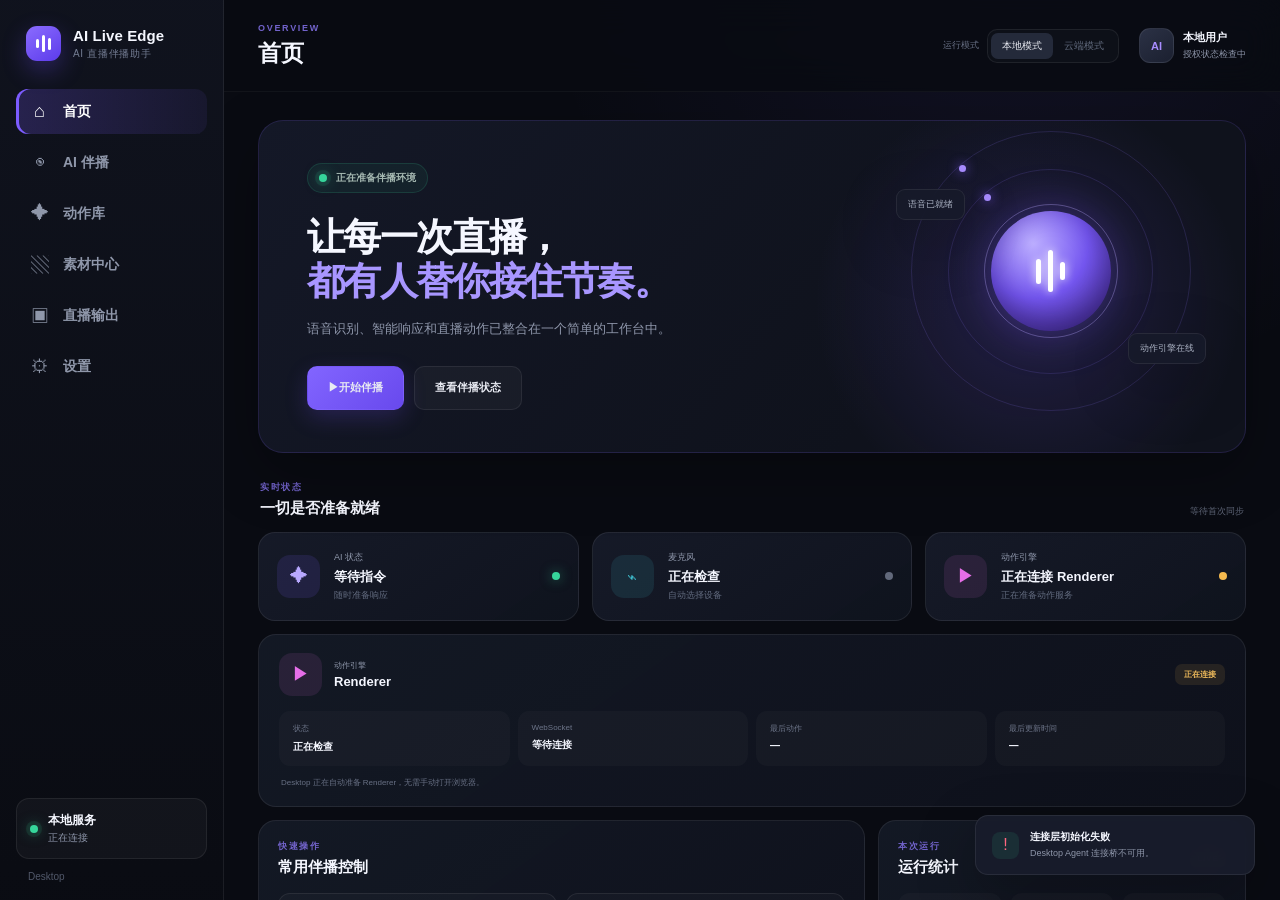
==== desktop/src/AiLiveEdge.Desktop/app/index.html @ 9bd808ab "fix: remove Tencent Cloud secret" ====
<!doctype html>
<html lang="zh-CN">
<head>
  <meta charset="utf-8">
  <meta name="viewport" content="width=device-width, initial-scale=1">
  <meta name="color-scheme" content="dark">
  <title>AI Live Edge</title>
  <link rel="stylesheet" href="app.css">
</head>
<body>
  <div class="app-shell">
    <aside class="sidebar">
      <div class="brand">
        <div class="brand-mark"><span></span><span></span><span></span></div>
        <div><strong>AI Live Edge</strong><small>AI 直播伴播助手</small></div>
      </div>

      <nav class="nav" aria-label="主导航">
        <button class="nav-item active" data-page="home"><i>⌂</i><span>首页</span></button>
        <button class="nav-item" data-page="assistant"><i>◉</i><span>AI 伴播</span><b id="liveNavDot"></b></button>
        <button class="nav-item" data-page="actions"><i>✦</i><span>动作库</span></button>
        <button class="nav-item" data-page="assets"><i>▧</i><span>素材中心</span></button>
        <button class="nav-item" data-page="live-output"><i>▣</i><span>直播输出</span></button>
        <button class="nav-item" data-page="settings"><i>⚙</i><span>设置</span></button>
      </nav>

      <div class="sidebar-footer">
        <div class="service-health"><span class="pulse-dot"></span><div><strong>本地服务</strong><small id="sidebarStatus">正在连接</small></div></div>
        <span class="version" id="appVersion">Desktop</span>
      </div>
    </aside>

    <main class="workspace">
      <header class="app-header">
        <div>
          <p class="eyebrow" id="pageEyebrow">OVERVIEW</p>
          <h1 id="pageTitle">首页</h1>
        </div>
        <div class="header-actions">
          <span class="mode-label">运行模式</span>
          <div class="mode-switch" aria-label="运行模式">
            <button id="headerLocalMode" class="active" data-switch-mode="LOCAL">本地模式</button>
            <button id="headerCloudMode" data-switch-mode="CLOUD">云端模式</button>
          </div>
          <div class="identity">
            <div class="avatar">AI</div>
            <div><strong>本地用户</strong><small id="authStatus">授权状态检查中</small></div>
          </div>
        </div>
      </header>

      <div class="offline-banner" id="offlineBanner">
        <span>!</span><div><strong>正在连接本地服务</strong><small>AI Live Edge 会自动重试，请稍候。</small></div>
      </div>

      <section class="page active" id="page-home">
        <div class="hero">
          <div class="hero-copy">
            <span class="status-pill"><i class="pulse-dot"></i><span id="heroStatus">正在准备伴播环境</span></span>
            <h2>让每一次直播，<br><em>都有人替你接住节奏。</em></h2>
            <p>语音识别、智能响应和直播动作已整合在一个简单的工作台中。</p>
            <div class="hero-actions">
              <button class="button primary large" id="heroStart"><span>▶</span>开始伴播</button>
              <button class="button ghost large" data-page-link="assistant">查看伴播状态</button>
            </div>
          </div>
          <div class="orb-stage" aria-hidden="true">
            <div class="orb-ring ring-one"></div><div class="orb-ring ring-two"></div>
            <div class="ai-orb"><span></span><span></span><span></span></div>
            <div class="floating-chip chip-one">语音已就绪</div>
            <div class="floating-chip chip-two">动作引擎在线</div>
          </div>
        </div>

        <div class="section-heading"><div><p>实时状态</p><h3>一切是否准备就绪</h3></div><span id="lastUpdated">等待首次同步</span></div>
        <div class="status-grid">
          <article class="status-card">
            <div class="icon-box violet">✦</div><div><small>AI 状态</small><strong id="aiStatus">等待指令</strong><p id="aiSubstatus">随时准备响应</p></div><span class="card-state good"></span>
          </article>
          <article class="status-card">
            <div class="icon-box cyan">⌁</div><div><small>麦克风</small><strong id="micStatus">正在检查</strong><p id="micDevice">自动选择设备</p></div><span class="card-state" id="micState"></span>
          </article>
          <article class="status-card">
            <div class="icon-box pink">▶</div><div><small>动作引擎</small><strong id="engineStatus">正在连接 Renderer</strong><p id="engineDetail">正在准备动作服务</p></div><span class="card-state busy" id="engineState"></span>
          </article>
        </div>

        <article class="panel renderer-status-panel">
          <div class="renderer-heading">
            <div class="renderer-title"><div class="icon-box pink">▶</div><div><p>动作引擎</p><h3>Renderer</h3></div></div>
            <span class="renderer-badge connecting" id="rendererBadge">正在连接</span>
          </div>
          <div class="renderer-metrics">
            <div><small>状态</small><strong id="rendererConnection">正在检查</strong></div>
            <div><small>WebSocket</small><strong id="rendererWebSocket">等待连接</strong></div>
            <div><small>最后动作</small><strong id="rendererLastAction">—</strong></div>
            <div><small>最后更新时间</small><strong id="rendererUpdated">—</strong></div>
          </div>
          <p class="renderer-warning" id="rendererWarning">Desktop 正在自动准备 Renderer，无需手动打开浏览器。</p>
        </article>

        <div class="home-lower">
          <article class="panel quick-panel">
            <div class="panel-title"><div><p>快速操作</p><h3>常用伴播控制</h3></div></div>
            <div class="quick-grid">
              <button class="quick-action start" id="startBroadcast"><i>▶</i><span><strong>开始伴播</strong><small>连接语音与麦克风</small></span></button>
              <button class="quick-action stop" id="stopBroadcast"><i>■</i><span><strong>停止伴播</strong><small>安全结束本次会话</small></span></button>
              <button class="quick-action" id="testFirstAction"><i>✦</i><span><strong>测试动作</strong><small>运行一个动作检查</small></span></button>
              <button class="quick-action" data-page-link="assets"><i>▧</i><span><strong>打开素材库</strong><small>管理直播素材</small></span></button>
            </div>
          </article>
          <article class="panel stats-panel">
            <div class="panel-title"><div><p>本次运行</p><h3>运行统计</h3></div><span class="live-label">LIVE</span></div>
            <div class="stats-list">
              <div><span class="stat-icon">◷</span><span><small>今日运行时间</small><strong id="uptime">00:00:00</strong></span></div>
              <div><span class="stat-icon">◉</span><span><small>识别次数</small><strong id="recognitionCount">0</strong></span></div>
              <div><span class="stat-icon">✦</span><span><small>执行动作次数</small><strong id="actionCount">0</strong></span></div>
            </div>
          </article>
        </div>
      </section>

      <section class="page" id="page-assistant">
        <div class="assistant-layout">
          <article class="voice-visual panel">
            <div class="visual-top"><span class="status-pill"><i class="pulse-dot"></i><span id="asrStatusPill">等待启动</span></span><span id="asrProvider">语音服务</span></div>
            <div class="wave-orb" id="waveOrb"><i></i><i></i><i></i><i></i><i></i></div>
            <h2 id="listeningTitle">AI 伴播待命中</h2>
            <p id="listeningHint">点击“开始伴播”，让 AI 开始聆听直播指令。</p>
            <div class="assistant-controls">
              <button class="button primary" id="assistantStart">开始伴播</button>
              <button class="button subtle" id="assistantStop">停止</button>
              <button class="button subtle" id="micTest">测试麦克风</button>
            </div>
            <p class="action-hint" id="assistantHint"></p>
          </article>
          <div class="assistant-side">
            <article class="panel detail-panel">
              <div class="panel-title"><div><p>设备状态</p><h3>语音识别</h3></div><span class="card-state" id="asrState"></span></div>
              <div class="friendly-list">
                <div><span>当前麦克风</span><strong id="assistantMic">自动选择</strong></div>
                <div><span>语音识别</span><strong id="assistantAsr">未连接</strong></div>
                <div><span>识别方式</span><strong id="assistantProvider">—</strong></div>
              </div>
            </article>
            <article class="panel transcript-panel">
              <div class="panel-title"><div><p>实时内容</p><h3>最近识别</h3></div></div>
              <blockquote id="lastTranscript">尚未收到语音内容</blockquote>
              <div class="last-response"><span>最近响应</span><strong id="lastResponse">等待指令</strong></div>
            </article>
          </div>
        </div>
      </section>

      <section class="page" id="page-actions">
        <div class="content-toolbar">
          <div><h2>让角色动起来</h2><p>浏览并测试已经配置好的直播动作。</p></div>
          <button class="button subtle" id="refreshActions">↻ 刷新动作</button>
        </div>
        <div class="filter-row"><button class="filter active">全部动作</button><button class="filter">已启用</button><span id="actionSummary">正在载入动作...</span></div>
        <div class="card-grid action-grid" id="actionGrid"></div>
      </section>

      <section class="page" id="page-assets">
        <div class="content-toolbar">
          <div><h2>你的直播素材</h2><p>集中管理图片、GIF、WebM 和场景素材。</p></div>
          <label class="button primary upload-button">＋ 添加素材<input id="assetUpload" type="file" accept="image/*,.gif,.webm,video/webm"></label>
        </div>
        <div class="filter-row" id="assetFilters">
          <button class="filter active" data-filter="ALL">全部</button><button class="filter" data-filter="IMAGE">图片</button>
          <button class="filter" data-filter="GIF">GIF</button><button class="filter" data-filter="WEBM">WebM</button><button class="filter" data-filter="SCENE">场景</button>
          <span id="assetSummary">正在载入素材...</span>
        </div>
        <div class="card-grid asset-grid" id="assetGrid"></div>
      </section>

      <section class="page" id="page-live-output">
        <div class="content-toolbar">
          <div><h2>直播输出窗口</h2><p>为直播伴侣提供干净的独立窗口画面，不包含主界面菜单和按钮。</p></div>
          <span class="live-output-state closed" id="liveOutputState">未打开</span>
        </div>

        <div class="live-output-layout">
          <article class="panel live-output-preview-card">
            <div class="live-output-preview" id="liveOutputPreview">
              <span>AI Live Renderer</span>
              <small id="liveOutputPreviewSize">1080 × 1920</small>
            </div>
            <div class="live-output-actions">
              <button class="button primary" id="openLiveOutput">打开直播输出窗口</button>
              <button class="button subtle" id="closeLiveOutput">关闭直播输出窗口</button>
              <button class="button subtle" id="testLiveOutput">测试直播画面</button>
            </div>
            <p class="live-output-hint" id="liveOutputHint">打开后，请在直播伴侣的“窗口”素材中选择 AI Live Renderer。</p>
          </article>

          <article class="panel live-output-settings">
            <div class="panel-title"><div><p>输出设置</p><h3>画布与绿幕</h3></div></div>
            <label class="live-field">
              <span>画布模式</span>
              <select id="liveCanvasMode">
                <option value="PORTRAIT">竖屏 · 1080 × 1920</option>
                <option value="LANDSCAPE">横屏 · 1920 × 1080</option>
                <option value="CUSTOM">自定义</option>
              </select>
            </label>
            <div class="live-field-pair">
              <label class="live-field"><span>设计宽度</span><input id="liveCanvasWidth" type="number" min="320" max="7680"></label>
              <label class="live-field"><span>设计高度</span><input id="liveCanvasHeight" type="number" min="320" max="7680"></label>
            </div>
            <div class="live-field-pair">
              <label class="live-field"><span>窗口宽度</span><input id="livePreviewWidth" type="number" min="240" max="1920"></label>
              <label class="live-field"><span>窗口高度</span><input id="livePreviewHeight" type="number" min="240" max="1080"></label>
            </div>
            <label class="live-field"><span>绿幕颜色</span><input id="liveChromaColor" type="text" value="#00FF00" maxlength="7"></label>
            <label class="live-auto-open"><input id="liveAutoOpen" type="checkbox"> Desktop 启动后自动打开输出窗口</label>
            <button class="button primary live-save" id="saveLiveOutput">保存输出设置</button>
          </article>
        </div>

        <article class="panel companion-guide">
          <div><p>直播伴侣接入</p><h3>如何添加到直播伴侣</h3></div>
          <ol>
            <li>先点击“打开直播输出窗口”。</li>
            <li>在直播伴侣中选择“添加素材 → 窗口”。</li>
            <li>选择 <strong>AI Live Renderer</strong>，不要选择 AI Live Edge。</li>
            <li>关闭“显示鼠标”，再开启绿幕抠图，颜色设为 <strong>#00FF00</strong>。</li>
            <li>将输出窗口铺满直播画布，并放在游戏或摄像头图层上方。</li>
          </ol>
          <p class="guide-note">相似度建议初始值 350～450，平滑度建议初始值 60～100；不同直播伴侣版本的范围可能不同。</p>
        </article>
      </section>

      <section class="page" id="page-settings">
        <div class="settings-layout">
          <div class="settings-menu">
            <button class="active" data-settings="general">常规设置<span>›</span></button>
            <button data-settings="connection">连接设置<span>›</span></button>
            <button data-settings="advanced">高级设置<span>›</span></button>
          </div>
          <div class="settings-content">
            <div class="settings-pane active" id="settings-general">
              <div class="content-toolbar compact"><div><h2>常规设置</h2><p>调整 AI Live Edge 的日常使用偏好。</p></div></div>
              <article class="settings-card">
                <div class="setting-row"><div class="setting-icon">↗</div><div><strong>启动设置</strong><small>启动应用后自动准备本地伴播环境</small></div><label class="switch"><input type="checkbox" checked><span></span></label></div>
                <div class="setting-row agent-runtime-row">
                  <div class="setting-icon">⌘</div>
                  <div><strong>Agent 运行模式</strong><small id="agentRuntimeHint">正在读取运行模式</small></div>
                  <div class="mode-choice agent-runtime-choice">
                    <button data-agent-runtime-mode="DEVELOPMENT">开发模式</button>
                    <button data-agent-runtime-mode="PRODUCTION">本地 Jar 模式</button>
                  </div>
                </div>
                <div class="setting-row"><div class="setting-icon">⌁</div><div><strong>麦克风选择</strong><small id="settingsMic">跟随系统默认设备</small></div><button class="select-button">自动选择⌄</button></div>
                <div class="setting-row"><div class="setting-icon">◐</div><div><strong>主题</strong><small>应用界面的显示外观</small></div><button class="select-button">深色⌄</button></div>
                <div class="setting-row"><div class="setting-icon">♢</div><div><strong>通知</strong><small>重要状态变化时显示应用提醒</small></div><label class="switch"><input type="checkbox" checked><span></span></label></div>
              </article>
              <article class="settings-card connection-card">
                <div><span class="card-state good"></span><div><strong>本地服务已连接</strong><small>所有数据均在本机处理并保存</small></div></div>
                <span id="settingsVersion">—</span>
              </article>
            </div>
            <div class="settings-pane" id="settings-connection">
              <div class="content-toolbar compact"><div><h2>连接设置</h2><p>选择本地 Agent 或 AI Live Cloud，不影响页面操作方式。</p></div></div>
              <article class="settings-card connection-settings">
                <div class="connection-mode-field">
                  <label>运行模式</label>
                  <div class="mode-choice">
                    <button class="active" data-form-mode="LOCAL">LOCAL</button>
                    <button data-form-mode="CLOUD">CLOUD</button>
                  </div>
                </div>
                <label class="input-row"><span>本地地址<small>个人主播、离线使用、低延迟</small></span><input id="localAddressInput" placeholder="由连接层提供"></label>
                <label class="input-row"><span>云端地址<small>必须使用 HTTPS</small></span><input id="cloudAddressInput" placeholder="由连接层提供"></label>
                <label class="input-row cloud-field"><span>设备 ID<small>用于识别当前直播设备</small></span><input id="deviceIdInput" placeholder="device_xxxx"></label>
                <label class="input-row cloud-field"><span>Tenant ID<small>企业租户标识</small></span><input id="tenantIdInput" placeholder="tenant_xxxx"></label>
                <label class="input-row cloud-field"><span>Token<small id="tokenHint">用于云端身份认证</small></span><input id="tokenInput" type="password" placeholder="输入访问 Token"></label>
              </article>
              <div class="settings-save-row"><span id="connectionSaveHint"></span><button class="button primary" id="saveConnection">保存并连接</button></div>
            </div>
            <div class="settings-pane" id="settings-advanced">
              <div class="content-toolbar compact"><div><h2>高级设置</h2><p>面向开发和故障排查的高级工具。</p></div></div>
              <article class="developer-card" id="developerGate">
                <div class="developer-icon">&lt;/&gt;</div>
                <h3>开发者模式</h3>
                <p>查看底层运行数据、适配器状态和诊断信息。普通使用无需开启。</p>
                <button class="button danger-outline" id="enableDeveloper">进入开发者模式</button>
              </article>
              <div class="developer-console" id="developerConsole">
                <div class="console-toolbar"><div><span class="warning-dot">!</span><div><strong>开发者 Console</strong><small>此区域包含底层工程参数</small></div></div><button class="button subtle small" id="exitDeveloper">退出开发者模式</button></div>
                <iframe id="developerFrame" title="AI Live Edge Developer Console"></iframe>
              </div>
            </div>
          </div>
        </div>
      </section>
    </main>
  </div>

  <div class="toast" id="toast"><span id="toastIcon">✓</span><div><strong id="toastTitle">操作成功</strong><small id="toastMessage"></small></div></div>

  <dialog id="bindDialog">
    <form method="dialog">
      <div class="dialog-head"><div><p>素材关联</p><h3>绑定动作</h3></div><button value="cancel">×</button></div>
      <p class="dialog-copy">为 <strong id="bindAssetName"></strong> 选择一个桌面快捷动作。</p>
      <div class="bind-options" id="bindOptions"></div>
      <div class="dialog-actions"><button class="button subtle" value="cancel">取消</button><button class="button primary" value="confirm" id="confirmBinding">保存绑定</button></div>
    </form>
  </dialog>

  <dialog id="previewDialog" class="preview-dialog">
    <form method="dialog">
      <div class="dialog-head"><div><p>素材预览</p><h3 id="previewTitle">预览</h3></div><button value="cancel">×</button></div>
      <div class="preview-stage" id="previewStage"></div>
    </form>
  </dialog>

  <dialog id="modeSetupDialog" class="mode-setup-dialog">
    <form method="dialog">
      <div class="setup-brand"><div class="brand-mark"><span></span><span></span><span></span></div><strong>AI Live Edge</strong></div>
      <h2>请选择运行方式</h2>
      <p>你可以稍后在“设置 → 连接设置”中随时切换。</p>
      <div class="setup-options">
        <label class="setup-option active">
          <input type="radio" name="setupMode" value="LOCAL" checked>
          <i>⌂</i><span><strong>本地模式</strong><small>使用本机 AI Agent<br>适合个人主播</small></span><b>低延迟</b>
        </label>
        <label class="setup-option">
          <input type="radio" name="setupMode" value="CLOUD">
          <i>☁</i><span><strong>云端模式</strong><small>连接 AI Live Cloud<br>适合团队和企业</small></span><b>企业版</b>
        </label>
      </div>
      <label class="remember-choice"><input id="rememberMode" type="checkbox" checked> 记住我的选择</label>
      <button class="button primary setup-submit" id="confirmMode" value="none">继续</button>
    </form>
  </dialog>

  <script src="app.js"></script>
</body>
</html>
---- desktop/src/AiLiveEdge.Desktop/app/app.css ----
:root {
  color-scheme: dark;
  --bg: #090b12;
  --sidebar: #0d1019;
  --surface: #111521;
  --surface-2: #171c2a;
  --surface-3: #1d2333;
  --line: rgba(255,255,255,.075);
  --text: #f5f7ff;
  --muted: #8e96aa;
  --purple: #7c5cff;
  --purple-2: #a88cff;
  --cyan: #45d7e8;
  --green: #36d69b;
  --red: #ff667f;
  --pink: #e66ee8;
  --shadow: 0 20px 60px rgba(0,0,0,.28);
  font-family: "Segoe UI Variable", "Microsoft YaHei UI", "Segoe UI", sans-serif;
}

* { box-sizing: border-box; }
html, body { width: 100%; min-width: 940px; min-height: 100%; margin: 0; background: var(--bg); color: var(--text); }
body { overflow: hidden; }
button, input { font: inherit; }
button { color: inherit; }
.app-shell { display: flex; width: 100vw; height: 100vh; background: radial-gradient(circle at 80% -10%, rgba(124,92,255,.09), transparent 35%), var(--bg); }

.sidebar {
  width: 224px; flex: 0 0 224px; display: flex; flex-direction: column;
  padding: 26px 16px 18px; background: linear-gradient(180deg, rgba(16,19,30,.98), rgba(10,12,19,.98));
  border-right: 1px solid var(--line);
}
.brand { display: flex; align-items: center; gap: 12px; padding: 0 10px 28px; }
.brand strong { display: block; font-size: 15px; letter-spacing: .1px; }
.brand small { display: block; margin-top: 3px; color: #737c92; font-size: 10px; letter-spacing: .7px; }
.brand-mark {
  width: 35px; height: 35px; display: flex; align-items: center; justify-content: center; gap: 3px;
  border-radius: 11px; background: linear-gradient(145deg, #8b6cff, #5c3bea); box-shadow: 0 9px 25px rgba(114,78,255,.3);
}
.brand-mark span { width: 3px; border-radius: 2px; background: white; animation: brand-wave 1.4s ease-in-out infinite; }
.brand-mark span:nth-child(1) { height: 9px; }.brand-mark span:nth-child(2) { height: 17px; animation-delay: -.3s; }.brand-mark span:nth-child(3) { height: 12px; animation-delay: -.6s; }
@keyframes brand-wave { 50% { transform: scaleY(.55); opacity: .68; } }

.nav { display: flex; flex-direction: column; gap: 6px; }
.nav-item {
  position: relative; height: 45px; padding: 0 13px; display: flex; align-items: center; gap: 13px;
  border: 0; border-radius: 12px; background: transparent; color: #8f97aa; cursor: pointer; text-align: left;
  transition: .18s ease;
}
.nav-item:hover { background: rgba(255,255,255,.045); color: #dce0eb; transform: translateX(2px); }
.nav-item.active { color: white; background: linear-gradient(90deg, rgba(124,92,255,.22), rgba(124,92,255,.08)); box-shadow: inset 3px 0 var(--purple); }
.nav-item i { width: 21px; color: inherit; font-style: normal; text-align: center; font-size: 18px; }
.nav-item span { font-size: 14px; font-weight: 600; }
.nav-item b { display: none; width: 7px; height: 7px; margin-left: auto; border-radius: 50%; background: var(--green); box-shadow: 0 0 12px var(--green); }
.nav-item b.active { display: block; }
.sidebar-footer { margin-top: auto; }
.service-health { display: flex; align-items: center; gap: 10px; padding: 13px; background: rgba(255,255,255,.035); border: 1px solid var(--line); border-radius: 13px; }
.service-health strong, .service-health small { display: block; }
.service-health strong { font-size: 12px; }.service-health small { margin-top: 2px; color: var(--muted); font-size: 10px; }
.version { display: block; padding: 12px 12px 0; color: #51586a; font-size: 10px; }
.pulse-dot { display: inline-block; width: 8px; height: 8px; border-radius: 50%; background: var(--green); box-shadow: 0 0 0 4px rgba(54,214,155,.11), 0 0 14px rgba(54,214,155,.5); animation: pulse 2s infinite; }
@keyframes pulse { 50% { box-shadow: 0 0 0 7px rgba(54,214,155,0), 0 0 18px rgba(54,214,155,.6); } }

.workspace { min-width: 0; flex: 1; height: 100%; overflow: auto; }
.app-header {
  height: 92px; padding: 0 34px; position: sticky; top: 0; z-index: 30; display: flex; align-items: center; justify-content: space-between;
  background: rgba(9,11,18,.86); border-bottom: 1px solid rgba(255,255,255,.04); backdrop-filter: blur(18px);
}
.eyebrow, .panel-title p, .section-heading p, .dialog-head p { margin: 0 0 5px; color: #7263cb; font-size: 9px; font-weight: 800; letter-spacing: 1.7px; }
.app-header h1 { margin: 0; font-size: 23px; letter-spacing: -.5px; }
.header-actions { display: flex; align-items: center; gap: 20px; }
.mode-label { margin-right: -12px; color: #687084; font-size: 9px; }
.mode-switch { display: flex; padding: 3px; border: 1px solid var(--line); border-radius: 10px; background: #0d1018; }
.mode-switch button { padding: 6px 11px; border: 0; border-radius: 7px; background: transparent; color: #60697c; font-size: 10px; }
.mode-switch button.active { background: #242a3a; color: #e9ebf2; }
.identity { display: flex; align-items: center; gap: 9px; }
.avatar { width: 35px; height: 35px; display: grid; place-items: center; border-radius: 11px; background: linear-gradient(145deg, #2b3145, #1b2030); color: var(--purple-2); font-size: 11px; font-weight: 800; border: 1px solid var(--line); }
.identity strong, .identity small { display: block; }.identity strong { font-size: 11px; }.identity small { margin-top: 3px; color: var(--muted); font-size: 9px; }

.page { display: none; max-width: 1360px; padding: 28px 34px 44px; margin: 0 auto; animation: page-in .25s ease; }
.page.active { display: block; }
@keyframes page-in { from { transform: translateY(5px); opacity: 0; } }
.offline-banner { display: none; align-items: center; gap: 12px; margin: 18px 34px 0; padding: 13px 17px; border: 1px solid rgba(255,180,70,.22); border-radius: 13px; background: rgba(255,165,49,.08); }
.offline-banner.visible { display: flex; }.offline-banner > span { width: 24px; height: 24px; display: grid; place-items: center; border-radius: 8px; background: #c98224; font-weight: 800; }
.offline-banner strong, .offline-banner small { display: block; }.offline-banner strong { font-size: 11px; }.offline-banner small { margin-top: 2px; color: #b8a488; font-size: 10px; }

.hero {
  position: relative; min-height: 300px; display: flex; overflow: hidden; padding: 42px 48px; border: 1px solid rgba(132,102,255,.16); border-radius: 25px;
  background: radial-gradient(circle at 78% 55%, rgba(120,84,255,.18), transparent 27%), linear-gradient(130deg, #141827, #0f121c 68%);
  box-shadow: var(--shadow);
}
.hero::before { content: ""; position: absolute; inset: 0; opacity: .18; background-image: linear-gradient(rgba(255,255,255,.025) 1px, transparent 1px), linear-gradient(90deg, rgba(255,255,255,.025) 1px, transparent 1px); background-size: 32px 32px; mask-image: linear-gradient(90deg, transparent, black); }
.hero-copy { position: relative; z-index: 2; width: 60%; }
.status-pill { display: inline-flex; align-items: center; gap: 9px; padding: 7px 11px; border: 1px solid rgba(54,214,155,.15); border-radius: 99px; background: rgba(54,214,155,.06); color: #a5b8b1; font-size: 10px; font-weight: 600; }
.hero h2 { margin: 22px 0 14px; font-size: clamp(31px, 3vw, 42px); line-height: 1.15; letter-spacing: -1.7px; }
.hero h2 em { color: #a896ff; font-style: normal; }
.hero-copy > p { max-width: 530px; margin: 0; color: var(--muted); font-size: 13px; line-height: 1.8; }
.hero-actions { display: flex; gap: 10px; margin-top: 25px; }
.button { min-height: 38px; padding: 0 16px; border: 1px solid transparent; border-radius: 10px; background: #242a39; color: #e8eaf2; font-size: 11px; font-weight: 700; cursor: pointer; transition: .18s; }
.button:hover { transform: translateY(-1px); filter: brightness(1.09); }
.button:disabled { opacity: .45; cursor: not-allowed; transform: none; }
.button.primary { background: linear-gradient(135deg, #8265ff, #6849ed); box-shadow: 0 8px 22px rgba(112,78,240,.22); }
.button.ghost, .button.subtle { border-color: var(--line); background: rgba(255,255,255,.035); }
.button.danger-outline { color: #ff8da0; border-color: rgba(255,102,127,.28); background: rgba(255,102,127,.06); }
.button.large { min-height: 44px; padding: 0 20px; }.button.small { min-height: 31px; padding: 0 11px; font-size: 10px; }
.orb-stage { position: absolute; width: 310px; height: 290px; right: 4%; top: 5px; display: grid; place-items: center; }
.ai-orb { position: relative; z-index: 2; width: 120px; height: 120px; display: flex; align-items: center; justify-content: center; gap: 7px; border-radius: 50%; background: radial-gradient(circle at 35% 27%, #bcaeff, #7557f1 47%, #35206e); box-shadow: 0 0 45px rgba(124,92,255,.35), inset 0 -10px 30px rgba(20,9,65,.38); animation: float 4s ease-in-out infinite; }
.ai-orb::after { content: ""; position: absolute; inset: -7px; border: 1px solid rgba(183,165,255,.35); border-radius: inherit; }
.ai-orb span { width: 5px; height: 25px; border-radius: 5px; background: white; box-shadow: 0 0 10px white; animation: equalize 1.2s infinite ease-in-out; }
.ai-orb span:nth-child(2) { height: 42px; animation-delay: -.4s; }.ai-orb span:nth-child(3) { height: 18px; animation-delay: -.8s; }
@keyframes equalize { 50% { transform: scaleY(.48); } } @keyframes float { 50% { transform: translateY(-8px); } }
.orb-ring { position: absolute; border: 1px solid rgba(142,116,255,.16); border-radius: 50%; animation: orbit 15s linear infinite; }
.ring-one { width: 205px; height: 205px; }.ring-two { width: 280px; height: 280px; animation-direction: reverse; animation-duration: 22s; }
.orb-ring::after { content: ""; position: absolute; width: 7px; height: 7px; top: 12%; left: 17%; border-radius: 50%; background: var(--purple-2); box-shadow: 0 0 12px var(--purple); }
@keyframes orbit { to { transform: rotate(360deg); } }
.floating-chip { position: absolute; z-index: 3; padding: 8px 11px; border: 1px solid var(--line); border-radius: 9px; background: rgba(23,27,42,.85); color: #aab1c2; font-size: 9px; box-shadow: var(--shadow); backdrop-filter: blur(10px); }
.chip-one { left: 0; top: 63px; }.chip-two { right: 0; bottom: 52px; }

.section-heading { display: flex; align-items: end; justify-content: space-between; margin: 28px 2px 14px; }
.section-heading h3, .panel-title h3 { margin: 0; font-size: 15px; }.section-heading > span { color: #5f6678; font-size: 9px; }
.status-grid { display: grid; grid-template-columns: repeat(3, 1fr); gap: 13px; }
.status-card { min-width: 0; display: flex; align-items: center; gap: 14px; padding: 18px; border: 1px solid var(--line); border-radius: 17px; background: linear-gradient(145deg, rgba(24,29,44,.85), rgba(16,20,31,.9)); }
.icon-box { width: 43px; height: 43px; flex: 0 0 auto; display: grid; place-items: center; border-radius: 13px; font-size: 18px; }
.icon-box.violet { color: #b8a8ff; background: rgba(124,92,255,.13); }.icon-box.cyan { color: var(--cyan); background: rgba(69,215,232,.1); }.icon-box.pink { color: var(--pink); background: rgba(230,110,232,.1); }
.status-card > div:nth-child(2) { min-width: 0; flex: 1; }.status-card small, .status-card strong, .status-card p { display: block; overflow: hidden; margin: 0; text-overflow: ellipsis; white-space: nowrap; }
.status-card small { margin-bottom: 4px; color: var(--muted); font-size: 9px; }.status-card strong { font-size: 13px; }.status-card p { margin-top: 3px; color: #626b7f; font-size: 9px; }
.card-state { width: 8px; height: 8px; flex: 0 0 auto; border-radius: 50%; background: #62697b; }.card-state.good { background: var(--green); box-shadow: 0 0 12px rgba(54,214,155,.5); }.card-state.bad { background: var(--red); }.card-state.busy { background: #f4b94e; animation: pulse 1.5s infinite; }
.renderer-status-panel { margin-top: 13px; padding: 18px 20px; }.renderer-heading { display: flex; align-items: center; justify-content: space-between; }.renderer-title { display: flex; align-items: center; gap: 12px; }.renderer-title p { margin: 0 0 3px; color: var(--muted); font-size: 8px; }.renderer-title h3 { margin: 0; font-size: 13px; }.renderer-badge { padding: 5px 9px; border-radius: 7px; font-size: 8px; font-weight: 800; }.renderer-badge.connected { color: #69ddb1; background: rgba(54,214,155,.1); }.renderer-badge.connecting { color: #f2bd5c; background: rgba(244,185,78,.1); }.renderer-badge.failed { color: #ff8297; background: rgba(255,102,127,.1); }.renderer-metrics { display: grid; grid-template-columns: repeat(4, 1fr); gap: 8px; margin-top: 15px; }.renderer-metrics > div { padding: 12px 14px; border-radius: 11px; background: rgba(255,255,255,.025); }.renderer-metrics small, .renderer-metrics strong { display: block; }.renderer-metrics small { margin-bottom: 6px; color: #6d7589; font-size: 8px; }.renderer-metrics strong { overflow: hidden; font-size: 10px; text-overflow: ellipsis; white-space: nowrap; }.renderer-warning { margin: 11px 2px 0; color: #687084; font-size: 8px; }.renderer-warning.error { color: #ff8297; }
.home-lower { display: grid; grid-template-columns: 1.65fr 1fr; gap: 13px; margin-top: 13px; }
.panel { border: 1px solid var(--line); border-radius: 18px; background: linear-gradient(145deg, rgba(21,26,39,.9), rgba(15,18,28,.93)); }
.quick-panel, .stats-panel, .detail-panel, .transcript-panel { padding: 19px; }
.panel-title { display: flex; align-items: center; justify-content: space-between; margin-bottom: 16px; }
.quick-grid { display: grid; grid-template-columns: 1fr 1fr; gap: 9px; }
.quick-action { display: flex; align-items: center; gap: 11px; min-height: 57px; padding: 10px 12px; border: 1px solid var(--line); border-radius: 12px; background: rgba(255,255,255,.025); cursor: pointer; text-align: left; transition: .18s; }
.quick-action:hover { border-color: rgba(139,108,255,.3); background: rgba(124,92,255,.07); transform: translateY(-1px); }
.quick-action i { width: 32px; height: 32px; display: grid; place-items: center; border-radius: 10px; background: rgba(124,92,255,.1); color: #a795ff; font-style: normal; font-size: 12px; }
.quick-action.start i { color: var(--green); background: rgba(54,214,155,.1); }.quick-action.stop i { color: var(--red); background: rgba(255,102,127,.09); }
.quick-action strong, .quick-action small { display: block; }.quick-action strong { font-size: 10px; }.quick-action small { margin-top: 3px; color: #697185; font-size: 8px; }
.live-label { padding: 4px 7px; border-radius: 6px; background: rgba(255,102,127,.1); color: #ff8196; font-size: 8px; font-weight: 800; letter-spacing: 1px; }
.stats-list { display: grid; grid-template-columns: repeat(3, 1fr); gap: 8px; }
.stats-list > div { min-width: 0; padding: 13px 10px; border-radius: 12px; background: rgba(255,255,255,.025); text-align: center; }
.stat-icon { display: block; color: #8b79e4; font-size: 16px; }.stats-list small, .stats-list strong { display: block; }.stats-list small { margin: 7px 0 4px; color: #747d91; font-size: 8px; }.stats-list strong { overflow: hidden; font-size: 14px; text-overflow: ellipsis; }

.assistant-layout { display: grid; grid-template-columns: 1.45fr .85fr; gap: 16px; min-height: 600px; }
.voice-visual { display: flex; flex-direction: column; align-items: center; justify-content: center; padding: 28px; text-align: center; background: radial-gradient(circle at 50% 44%, rgba(124,92,255,.12), transparent 28%), linear-gradient(145deg, #151928, #0f121c); }
.visual-top { position: absolute; align-self: stretch; top: 132px; display: flex; justify-content: space-between; color: var(--muted); font-size: 10px; }
.wave-orb { width: 164px; height: 164px; display: flex; align-items: center; justify-content: center; gap: 7px; border: 1px solid rgba(124,92,255,.25); border-radius: 50%; background: radial-gradient(circle, rgba(124,92,255,.18), rgba(124,92,255,.025)); box-shadow: 0 0 70px rgba(124,92,255,.12); }
.wave-orb i { width: 5px; height: 24px; border-radius: 4px; background: #a995ff; opacity: .65; }
.wave-orb.active i { animation: equalize .75s ease-in-out infinite; opacity: 1; box-shadow: 0 0 8px #957cff; }.wave-orb i:nth-child(2),.wave-orb i:nth-child(4) { height: 45px; animation-delay: -.2s; }.wave-orb i:nth-child(3) { height: 64px; animation-delay: -.4s; }
.voice-visual h2 { margin: 25px 0 7px; font-size: 22px; }.voice-visual > p { margin: 0; color: var(--muted); font-size: 11px; }
.assistant-controls { display: flex; gap: 8px; margin-top: 25px; }.action-hint { min-height: 16px; margin-top: 14px !important; color: #9d8cea !important; }
.assistant-side { display: grid; grid-template-rows: auto 1fr; gap: 16px; }
.friendly-list { display: grid; gap: 2px; }.friendly-list > div { display: flex; align-items: center; justify-content: space-between; padding: 12px 0; border-top: 1px solid var(--line); }.friendly-list span { color: var(--muted); font-size: 10px; }.friendly-list strong { max-width: 62%; overflow: hidden; font-size: 10px; text-overflow: ellipsis; white-space: nowrap; }
.transcript-panel { min-height: 240px; }.transcript-panel blockquote { min-height: 95px; margin: 6px 0 20px; padding: 18px; border: 1px solid rgba(124,92,255,.1); border-radius: 13px; background: rgba(124,92,255,.045); color: #d8d4ed; font-size: 13px; line-height: 1.7; }
.last-response { padding-top: 15px; border-top: 1px solid var(--line); }.last-response span, .last-response strong { display: block; }.last-response span { color: var(--muted); font-size: 9px; }.last-response strong { margin-top: 5px; font-size: 11px; }

.content-toolbar { display: flex; align-items: center; justify-content: space-between; margin: 4px 0 24px; }.content-toolbar h2 { margin: 0; font-size: 23px; }.content-toolbar p { margin: 7px 0 0; color: var(--muted); font-size: 11px; }.content-toolbar.compact { margin-top: 0; }
.filter-row { display: flex; align-items: center; gap: 7px; margin-bottom: 17px; }.filter { padding: 7px 12px; border: 1px solid var(--line); border-radius: 9px; background: transparent; color: var(--muted); font-size: 9px; cursor: pointer; }.filter.active { border-color: rgba(124,92,255,.3); background: rgba(124,92,255,.12); color: #c5baff; }.filter-row > span { margin-left: auto; color: #646c7f; font-size: 9px; }
.card-grid { display: grid; grid-template-columns: repeat(4, minmax(0, 1fr)); gap: 13px; }
.action-card, .asset-card { overflow: hidden; border: 1px solid var(--line); border-radius: 16px; background: linear-gradient(145deg, #161b29, #10131d); transition: .2s; }
.action-card:hover, .asset-card:hover { transform: translateY(-3px); border-color: rgba(124,92,255,.24); box-shadow: var(--shadow); }
.action-visual { height: 132px; position: relative; display: grid; place-items: center; background: radial-gradient(circle, rgba(124,92,255,.19), transparent 52%), #111520; }
.action-visual > span { width: 58px; height: 58px; display: grid; place-items: center; border-radius: 18px; background: linear-gradient(145deg, #322b5f, #201b3e); color: #b4a4ff; font-size: 26px; box-shadow: 0 14px 30px rgba(0,0,0,.2); }
.enabled-badge { position: absolute; top: 11px; right: 11px; padding: 4px 7px; border-radius: 6px; background: rgba(54,214,155,.1); color: #69ddb1; font-size: 8px; }
.action-body, .asset-body { padding: 14px; }.action-body h3, .asset-body h3 { overflow: hidden; margin: 0; font-size: 12px; text-overflow: ellipsis; white-space: nowrap; }.action-body p, .asset-body p { margin: 5px 0 13px; color: var(--muted); font-size: 9px; }.card-button { width: 100%; height: 33px; border: 1px solid var(--line); border-radius: 9px; background: rgba(255,255,255,.035); font-size: 9px; font-weight: 700; cursor: pointer; }.card-button:hover { background: rgba(124,92,255,.12); color: #c7bdff; }
.empty-state { grid-column: 1/-1; padding: 70px 20px; border: 1px dashed var(--line); border-radius: 18px; color: var(--muted); text-align: center; }.empty-state i { display: block; margin-bottom: 10px; color: #6f5fc5; font-size: 31px; font-style: normal; }.empty-state strong, .empty-state small { display: block; }.empty-state strong { color: #d9dce6; font-size: 13px; }.empty-state small { margin-top: 6px; font-size: 9px; }
.upload-button { display: inline-flex; align-items: center; cursor: pointer; }.upload-button input { display: none; }
.asset-preview { height: 150px; position: relative; display: grid; place-items: center; overflow: hidden; background: linear-gradient(145deg, #1b2030, #10131c); }
.asset-preview img, .asset-preview video { width: 100%; height: 100%; object-fit: cover; }.asset-preview .file-art { color: #8573de; font-size: 38px; }.asset-type { position: absolute; left: 10px; bottom: 10px; padding: 4px 7px; border-radius: 6px; background: rgba(7,9,14,.75); color: #dfe1e9; font-size: 8px; backdrop-filter: blur(8px); }
.asset-actions { display: flex; gap: 6px; }.asset-actions .card-button { flex: 1; }

.live-output-state { padding: 7px 11px; border-radius: 9px; color: #8b93a6; background: rgba(255,255,255,.05); font-size: 9px; font-weight: 800; }
.live-output-state.connected { color: #68dfb1; background: rgba(54,214,155,.1); }
.live-output-state.connecting { color: #f4c36b; background: rgba(244,185,78,.1); }
.live-output-state.failed { color: #ff8297; background: rgba(255,102,127,.1); }
.live-output-layout { display: grid; grid-template-columns: 1.2fr .8fr; gap: 16px; }
.live-output-preview-card, .live-output-settings, .companion-guide { padding: 20px; }
.live-output-preview { aspect-ratio: 9/16; max-height: 470px; display: grid; place-content: center; gap: 8px; margin: 0 auto; border: 1px solid rgba(255,255,255,.16); border-radius: 14px; background: #00ff00; color: rgba(0,0,0,.55); text-align: center; box-shadow: inset 0 0 0 1px rgba(0,0,0,.08); }
.live-output-preview.landscape { width: 100%; max-height: none; aspect-ratio: 16/9; }
.live-output-preview span { font-size: 15px; font-weight: 900; }.live-output-preview small { font-size: 10px; font-weight: 700; }
.live-output-actions { display: flex; flex-wrap: wrap; justify-content: center; gap: 7px; margin-top: 18px; }
.live-output-hint { margin: 12px 0 0; color: var(--muted); font-size: 9px; text-align: center; }
.live-output-settings { align-self: start; }
.live-field { display: flex; align-items: center; justify-content: space-between; gap: 18px; min-height: 58px; border-top: 1px solid var(--line); color: #dfe2eb; font-size: 10px; }
.live-field-pair { display: grid; grid-template-columns: 1fr 1fr; gap: 14px; }
.live-field input, .live-field select { width: 150px; height: 34px; padding: 0 10px; border: 1px solid var(--line); border-radius: 8px; outline: none; background: #0d1019; color: #e8eaf1; font-size: 9px; }
.live-field-pair .live-field { display: grid; gap: 6px; padding: 10px 0; }.live-field-pair .live-field input { width: 100%; }
.live-auto-open { display: flex; align-items: center; gap: 8px; margin-top: 15px; color: var(--muted); font-size: 9px; }.live-auto-open input { accent-color: var(--purple); }
.live-save { width: 100%; margin-top: 17px; }
.companion-guide { margin-top: 16px; }.companion-guide h3 { margin: 3px 0 12px; font-size: 14px; }.companion-guide ol { display: grid; grid-template-columns: 1fr 1fr; gap: 9px 24px; padding-left: 22px; color: #aeb4c4; font-size: 10px; line-height: 1.6; }.companion-guide strong { color: #e8eaf1; }.guide-note { margin: 14px 0 0; padding-top: 13px; border-top: 1px solid var(--line); color: #6f778a; font-size: 9px; }

.settings-layout { display: grid; grid-template-columns: 190px 1fr; gap: 22px; }
.settings-menu { display: flex; flex-direction: column; gap: 6px; }.settings-menu button { display: flex; justify-content: space-between; padding: 12px 13px; border: 0; border-radius: 10px; background: transparent; color: var(--muted); font-size: 10px; text-align: left; cursor: pointer; }.settings-menu button.active { background: rgba(124,92,255,.11); color: #c8beff; }
.settings-pane { display: none; max-width: 760px; }.settings-pane.active { display: block; animation: page-in .2s ease; }
.settings-card { margin-bottom: 12px; overflow: hidden; border: 1px solid var(--line); border-radius: 16px; background: var(--surface); }
.setting-row { min-height: 76px; display: flex; align-items: center; gap: 13px; padding: 13px 17px; border-bottom: 1px solid var(--line); }.setting-row:last-child { border: 0; }.setting-row > div:nth-child(2) { flex: 1; }.setting-row strong, .setting-row small { display: block; }.setting-row strong { font-size: 11px; }.setting-row small { margin-top: 5px; color: var(--muted); font-size: 9px; }
.setting-icon { width: 35px; height: 35px; display: grid; place-items: center; border-radius: 10px; background: rgba(124,92,255,.1); color: #a493ff; }
.switch input { display: none; }.switch span { position: relative; display: block; width: 35px; height: 20px; border-radius: 20px; background: #343a4a; cursor: pointer; transition: .2s; }.switch span::after { content: ""; position: absolute; width: 14px; height: 14px; left: 3px; top: 3px; border-radius: 50%; background: white; transition: .2s; }.switch input:checked + span { background: var(--purple); }.switch input:checked + span::after { transform: translateX(15px); }
.select-button { padding: 7px 10px; border: 1px solid var(--line); border-radius: 8px; background: #1b2030; color: #c9cdd8; font-size: 9px; }
.connection-card { display: flex; align-items: center; justify-content: space-between; padding: 17px; }.connection-card > div { display: flex; align-items: center; gap: 11px; }.connection-card strong, .connection-card small { display: block; }.connection-card strong { font-size: 10px; }.connection-card small, .connection-card > span { margin-top: 4px; color: var(--muted); font-size: 9px; }
.connection-settings { padding: 4px 18px; }.connection-mode-field, .input-row { min-height: 72px; display: flex; align-items: center; justify-content: space-between; gap: 24px; border-bottom: 1px solid var(--line); }.connection-settings > :last-child { border-bottom: 0; }.connection-mode-field > label, .input-row > span { color: #dfe2eb; font-size: 10px; font-weight: 700; }.input-row > span { flex: 1; }.input-row small { display: block; margin-top: 5px; color: var(--muted); font-size: 8px; font-weight: 400; }.input-row input { width: 52%; height: 36px; padding: 0 11px; border: 1px solid var(--line); border-radius: 9px; outline: 0; background: #0d1019; color: #e8eaf1; font-size: 9px; }.input-row input:focus { border-color: rgba(124,92,255,.55); box-shadow: 0 0 0 3px rgba(124,92,255,.08); }.mode-choice { display: flex; padding: 3px; border: 1px solid var(--line); border-radius: 10px; background: #0d1019; }.mode-choice button { width: 74px; height: 29px; border: 0; border-radius: 7px; background: transparent; color: #6f778a; font-size: 9px; font-weight: 800; cursor: pointer; }.mode-choice button.active { background: rgba(124,92,255,.18); color: #c4baff; }.settings-save-row { display: flex; align-items: center; justify-content: flex-end; gap: 15px; }.settings-save-row span { color: var(--muted); font-size: 9px; }
.agent-runtime-choice button { width: 104px; }.agent-runtime-row > div:nth-child(2) { min-width: 180px; }
.developer-card { padding: 60px 30px; border: 1px solid var(--line); border-radius: 18px; background: linear-gradient(145deg, #151925, #10131c); text-align: center; }.developer-icon { width: 57px; height: 57px; display: grid; place-items: center; margin: 0 auto 18px; border-radius: 17px; background: rgba(255,102,127,.08); color: #ff8095; font-size: 15px; font-weight: 800; }.developer-card h3 { margin: 0; font-size: 16px; }.developer-card p { max-width: 430px; margin: 10px auto 20px; color: var(--muted); font-size: 10px; line-height: 1.7; }
.developer-console { display: none; }.developer-console.visible { display: block; }.console-toolbar { display: flex; align-items: center; justify-content: space-between; margin-bottom: 9px; padding: 10px 12px; border: 1px solid rgba(255,180,70,.16); border-radius: 11px; background: rgba(255,170,50,.055); }.console-toolbar > div { display: flex; align-items: center; gap: 10px; }.warning-dot { width: 25px; height: 25px; display: grid; place-items: center; border-radius: 8px; background: #a66720; font-weight: 800; }.console-toolbar strong, .console-toolbar small { display: block; }.console-toolbar strong { font-size: 10px; }.console-toolbar small { margin-top: 2px; color: var(--muted); font-size: 8px; }.developer-console iframe { width: 100%; height: 560px; border: 1px solid var(--line); border-radius: 14px; background: white; }

.toast { position: fixed; right: 25px; bottom: 25px; z-index: 100; min-width: 280px; display: flex; align-items: center; gap: 11px; padding: 14px 16px; border: 1px solid var(--line); border-radius: 13px; background: rgba(24,29,43,.96); box-shadow: var(--shadow); opacity: 0; transform: translateY(15px); pointer-events: none; transition: .25s; backdrop-filter: blur(16px); }.toast.visible { opacity: 1; transform: translateY(0); }.toast > span { width: 27px; height: 27px; display: grid; place-items: center; border-radius: 8px; background: rgba(54,214,155,.1); color: var(--green); }.toast strong, .toast small { display: block; }.toast strong { font-size: 10px; }.toast small { margin-top: 3px; color: var(--muted); font-size: 9px; }
dialog { width: 430px; padding: 0; border: 1px solid var(--line); border-radius: 18px; background: #141824; color: var(--text); box-shadow: 0 30px 100px #000; }dialog::backdrop { background: rgba(3,4,8,.72); backdrop-filter: blur(5px); }dialog form { padding: 22px; }.dialog-head { display: flex; justify-content: space-between; }.dialog-head h3 { margin: 0; }.dialog-head button { border: 0; background: transparent; color: var(--muted); font-size: 22px; cursor: pointer; }.dialog-copy { color: var(--muted); font-size: 10px; }.bind-options { display: grid; max-height: 260px; overflow: auto; gap: 6px; margin: 17px 0; }.bind-option { display: flex; align-items: center; gap: 10px; padding: 11px; border: 1px solid var(--line); border-radius: 10px; cursor: pointer; }.bind-option:has(input:checked) { border-color: rgba(124,92,255,.45); background: rgba(124,92,255,.1); }.bind-option span { font-size: 10px; }.dialog-actions { display: flex; justify-content: flex-end; gap: 8px; }
.preview-dialog { width: min(760px, 78vw); }.preview-stage { min-height: 420px; display: grid; place-items: center; margin-top: 16px; overflow: hidden; border-radius: 13px; background: #090b12; }.preview-stage img, .preview-stage video { display: block; max-width: 100%; max-height: 560px; object-fit: contain; }
.mode-setup-dialog { width: 600px; }.mode-setup-dialog form { padding: 32px; }.mode-setup-dialog h2 { margin: 26px 0 7px; font-size: 24px; text-align: center; }.mode-setup-dialog form > p { margin: 0; color: var(--muted); font-size: 10px; text-align: center; }.setup-brand { display: flex; align-items: center; justify-content: center; gap: 10px; }.setup-options { display: grid; grid-template-columns: 1fr 1fr; gap: 12px; margin: 27px 0 18px; }.setup-option { position: relative; min-height: 160px; padding: 21px; border: 1px solid var(--line); border-radius: 16px; background: rgba(255,255,255,.018); cursor: pointer; transition: .2s; }.setup-option:has(input:checked) { border-color: rgba(124,92,255,.55); background: rgba(124,92,255,.09); box-shadow: inset 0 0 0 1px rgba(124,92,255,.12); }.setup-option input { position: absolute; opacity: 0; }.setup-option i { width: 42px; height: 42px; display: grid; place-items: center; margin-bottom: 18px; border-radius: 12px; background: rgba(124,92,255,.12); color: #ad9cff; font-size: 19px; font-style: normal; }.setup-option span strong, .setup-option span small { display: block; }.setup-option span strong { font-size: 13px; }.setup-option span small { margin-top: 7px; color: var(--muted); font-size: 9px; line-height: 1.6; }.setup-option b { position: absolute; right: 14px; top: 14px; padding: 4px 7px; border-radius: 6px; background: rgba(54,214,155,.08); color: #6bdcaf; font-size: 7px; }.remember-choice { display: flex; align-items: center; gap: 7px; color: #aeb4c2; font-size: 9px; }.remember-choice input { accent-color: var(--purple); }.setup-submit { width: 100%; margin-top: 20px; }

@media (max-width: 1120px) {
  .sidebar { width: 190px; flex-basis: 190px; }.brand small { display: none; }
  .page { padding-left: 24px; padding-right: 24px; }.app-header { padding-left: 24px; padding-right: 24px; }
  .hero { padding: 36px; }.orb-stage { right: 0; transform: scale(.84); }.hero-copy { width: 67%; }
  .card-grid { grid-template-columns: repeat(3, minmax(0, 1fr)); }
  .home-lower { grid-template-columns: 1.35fr 1fr; }.stats-list { grid-template-columns: 1fr; }.stats-list > div { display: flex; align-items: center; gap: 10px; text-align: left; }.stats-list small { margin: 0 0 2px; }
}
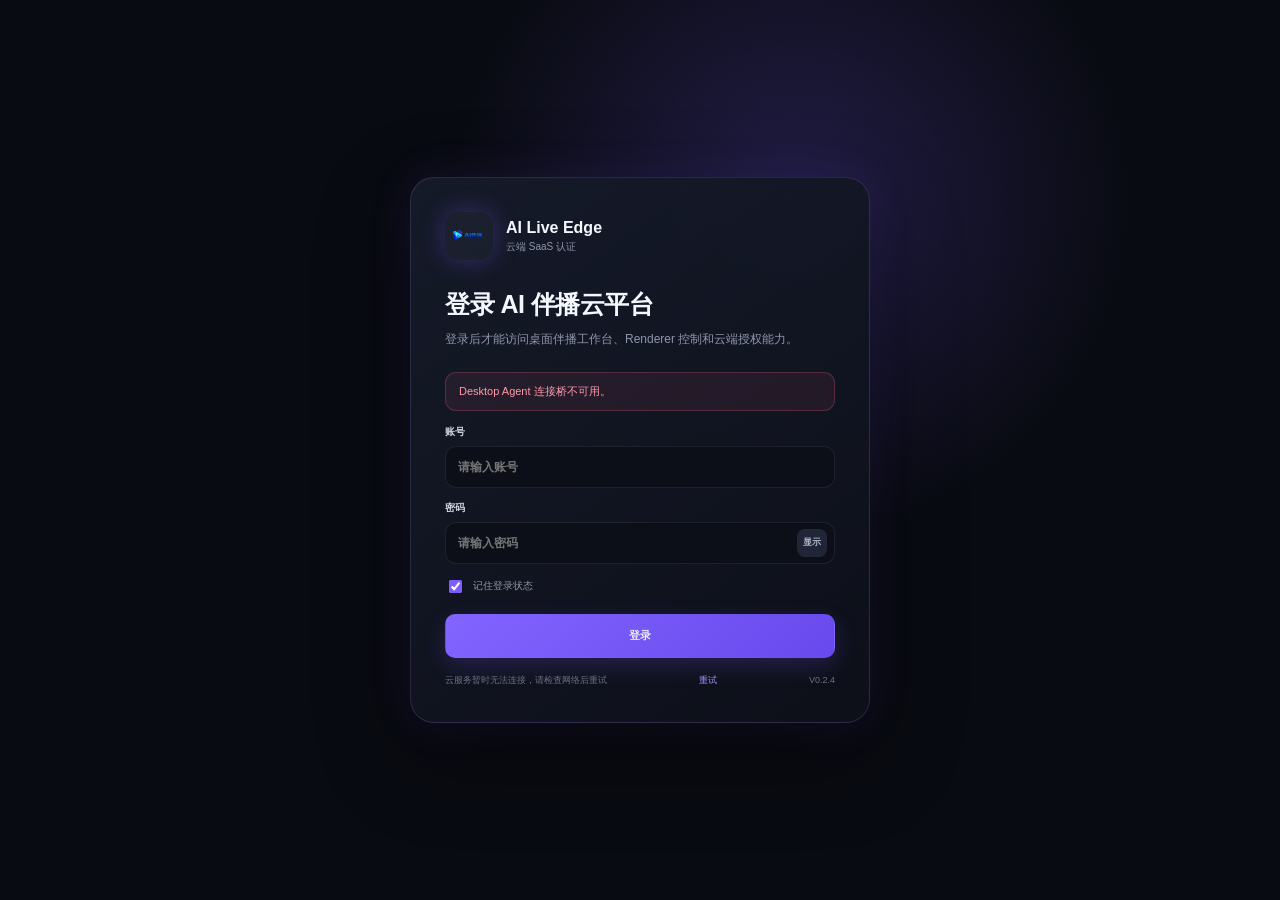
==== commit 915748c6: "feat(ai-live): 完善设备管理和许可证功能 - 新增设备在线状态、绑定用户ID、首次绑定时间、最后登录时间字段 - 新增许可证最大并发代理数和离线宽限期小时字段 - 重构设备和许可证页面请" ====
--- a/desktop/src/AiLiveEdge.Desktop/app/index.html
+++ b/desktop/src/AiLiveEdge.Desktop/app/index.html
@@ -8,7 +8,28 @@
   <link rel="stylesheet" href="app.css">
 </head>
 <body>
-  <div class="app-shell">
+  <div class="login-screen" id="loginScreen">
+    <div class="login-card">
+      <div class="login-brand">
+        <div class="login-logo"><img src="../src/Assets/Images/ai-live-logo.png" alt="AI 伴播"></div>
+        <div><strong>AI Live Edge</strong><small>云端 SaaS 认证</small></div>
+      </div>
+      <h1>登录 AI 伴播云平台</h1>
+      <p class="login-copy">登录后才能访问桌面伴播工作台、Renderer 控制和云端授权能力。</p>
+      <div class="login-alert" id="loginAlert"></div>
+      <label class="login-field"><span>账号</span><input id="loginUsername" autocomplete="username" placeholder="请输入账号"></label>
+      <label class="login-field password-field">
+        <span>密码</span>
+        <input id="loginPassword" autocomplete="current-password" type="password" placeholder="请输入密码">
+        <button id="togglePassword" type="button">显示</button>
+      </label>
+      <label class="remember-login"><input id="rememberLogin" type="checkbox" checked> 记住登录状态</label>
+      <button class="button primary login-submit" id="loginSubmit">登录</button>
+      <div class="login-foot"><span id="loginNetwork">等待连接云端服务</span><button id="retryCloudStatus" type="button">重试</button><span id="desktopVersion">V0.2.4</span></div>
+    </div>
+  </div>
+
+  <div class="app-shell auth-locked">
     <aside class="sidebar">
       <div class="brand">
         <div class="brand-mark"><span></span><span></span><span></span></div>
@@ -43,8 +64,17 @@
             <button id="headerCloudMode" data-switch-mode="CLOUD">云端模式</button>
           </div>
           <div class="identity">
-            <div class="avatar">AI</div>
-            <div><strong>本地用户</strong><small id="authStatus">授权状态检查中</small></div>
+            <div class="avatar">
+              <img src="../src/Assets/Images/ai-live-logo.png" alt="AI伴播">
+            </div>
+            <div><strong id="identityName">未登录</strong><small id="authStatus">等待登录</small></div>
+            <div class="identity-menu">
+              <button id="identityMenuButton" type="button">⋯</button>
+              <div class="identity-dropdown" id="identityDropdown">
+                <button id="accountInfo" type="button">账号信息</button>
+                <button id="logoutButton" type="button">退出登录</button>
+              </div>
+            </div>
           </div>
         </div>
       </header>
@@ -243,6 +273,10 @@
               <div class="content-toolbar compact"><div><h2>常规设置</h2><p>调整 AI Live Edge 的日常使用偏好。</p></div></div>
               <article class="settings-card">
                 <div class="setting-row"><div class="setting-icon">↗</div><div><strong>启动设置</strong><small>启动应用后自动准备本地伴播环境</small></div><label class="switch"><input type="checkbox" checked><span></span></label></div>
+                <div class="setting-row"><div class="setting-icon">⏻</div><div><strong>开机自动启动</strong><small>使用当前 Windows 用户启动项，不需要管理员权限</small></div><label class="switch"><input id="settingStartWithWindows" type="checkbox"><span></span></label></div>
+                <div class="setting-row"><div class="setting-icon">▁</div><div><strong>启动后最小化</strong><small>应用启动后直接进入系统托盘</small></div><label class="switch"><input id="settingStartMinimized" type="checkbox"><span></span></label></div>
+                <div class="setting-row"><div class="setting-icon">×</div><div><strong>关闭窗口行为</strong><small>关闭主窗口时最小化到托盘或退出程序</small></div><select id="settingCloseBehavior"><option value="MINIMIZE_TO_TRAY">最小化到托盘</option><option value="EXIT_APPLICATION">退出程序</option></select></div>
+                <div class="setting-row"><div class="setting-icon">•</div><div><strong>托盘提示</strong><small>首次最小化到托盘时显示后台运行提示</small></div><label class="switch"><input id="settingShowTrayNotification" type="checkbox"><span></span></label></div>
                 <div class="setting-row agent-runtime-row">
                   <div class="setting-icon">⌘</div>
                   <div><strong>Agent 运行模式</strong><small id="agentRuntimeHint">正在读取运行模式</small></div>
@@ -262,6 +296,10 @@
             </div>
             <div class="settings-pane" id="settings-connection">
               <div class="content-toolbar compact"><div><h2>连接设置</h2><p>选择本地 Agent 或 AI Live Cloud，不影响页面操作方式。</p></div></div>
+              <article class="settings-card connection-settings" id="serverEditingPanel" style="display:none">
+                <label class="input-row"><span>App API 地址<small>请填写完整 App API 根地址，例如 https://example.com/app-api/ 或 http://127.0.0.1:48080/app-api/</small></span><input id="cloudApiBaseUrlInput" placeholder="https://example.com/app-api/"></label>
+                <div class="setting-row"><div class="setting-icon">☁</div><div><strong>云端 SaaS 状态</strong><small id="cloudServiceStatus">等待登录</small></div><button class="select-button" id="saveCloudApiBaseUrl">修改地址</button></div>
+              </article>
               <article class="settings-card connection-settings">
                 <div class="connection-mode-field">
                   <label>运行模式</label>
@@ -272,14 +310,27 @@
                 </div>
                 <label class="input-row"><span>本地地址<small>个人主播、离线使用、低延迟</small></span><input id="localAddressInput" placeholder="由连接层提供"></label>
                 <label class="input-row"><span>云端地址<small>必须使用 HTTPS</small></span><input id="cloudAddressInput" placeholder="由连接层提供"></label>
-                <label class="input-row cloud-field"><span>设备 ID<small>用于识别当前直播设备</small></span><input id="deviceIdInput" placeholder="device_xxxx"></label>
-                <label class="input-row cloud-field"><span>Tenant ID<small>企业租户标识</small></span><input id="tenantIdInput" placeholder="tenant_xxxx"></label>
-                <label class="input-row cloud-field"><span>Token<small id="tokenHint">用于云端身份认证</small></span><input id="tokenInput" type="password" placeholder="输入访问 Token"></label>
               </article>
               <div class="settings-save-row"><span id="connectionSaveHint"></span><button class="button primary" id="saveConnection">保存并连接</button></div>
             </div>
             <div class="settings-pane" id="settings-advanced">
               <div class="content-toolbar compact"><div><h2>高级设置</h2><p>面向开发和故障排查的高级工具。</p></div></div>
+              <article class="settings-card">
+                <div class="setting-row"><div class="setting-icon">R</div><div><strong>Renderer 自动启动</strong><small id="rendererSettingsStatus">跟随当前登录生命周期</small></div><label class="switch"><input id="settingRendererAutoStart" type="checkbox"><span></span></label></div>
+                <div class="setting-row"><div class="setting-icon">O</div><div><strong>LiveOutput 状态</strong><small id="liveOutputSettingsStatus">等待状态</small></div><span id="rendererAddressInfo">本地 WebView Renderer</span></div>
+              </article>
+              <article class="settings-card">
+                <label class="input-row"><span>日志保留天数<small>默认 14 天，清理不会读取超大日志正文</small></span><input id="settingLogRetentionDays" type="number" min="1" max="365"></label>
+                <div class="setting-row"><div class="setting-icon">L</div><div><strong>日志目录</strong><small id="logsDirectoryInfo">本地日志目录</small></div><button class="select-button" id="openLogsButton">打开目录</button><button class="select-button" id="cleanupLogsButton">清理过期日志</button></div>
+                <div class="setting-row"><div class="setting-icon">!</div><div><strong>最近错误</strong><small id="recentErrorsList">暂无错误摘要</small></div><button class="select-button" id="refreshErrorsButton">刷新</button></div>
+              </article>
+              <article class="settings-card">
+                <div class="setting-row"><div class="setting-icon">i</div><div><strong id="appInfoName">AI Live Edge</strong><small id="appInfoVersion">版本读取中</small></div></div>
+                <div class="setting-row"><div class="setting-icon">P</div><div><strong>安装路径</strong><small id="appInfoInstall">—</small></div></div>
+                <div class="setting-row"><div class="setting-icon">D</div><div><strong>数据目录</strong><small id="appInfoData">—</small></div></div>
+                <div class="setting-row"><div class="setting-icon">#</div><div><strong>设备编码</strong><small id="appInfoDevice">—</small></div></div>
+                <div class="setting-row"><div class="setting-icon">U</div><div><strong>当前账号</strong><small id="appInfoAccount">—</small></div></div>
+              </article>
               <article class="developer-card" id="developerGate">
                 <div class="developer-icon">&lt;/&gt;</div>
                 <h3>开发者模式</h3>
--- a/desktop/src/AiLiveEdge.Desktop/app/app.css
+++ b/desktop/src/AiLiveEdge.Desktop/app/app.css
@@ -23,7 +23,40 @@
 body { overflow: hidden; }
 button, input { font: inherit; }
 button { color: inherit; }
+.login-screen {
+  position: fixed; inset: 0; z-index: 200; display: grid; place-items: center;
+  background: radial-gradient(circle at 62% 22%, rgba(124,92,255,.22), transparent 32%), var(--bg);
+}
+.login-screen.hidden { display: none; }
+.login-card {
+  width: min(460px, calc(100vw - 48px)); padding: 34px; border: 1px solid rgba(168,140,255,.18);
+  border-radius: 24px; background: linear-gradient(145deg, rgba(22,27,42,.96), rgba(13,16,25,.98));
+  box-shadow: 0 30px 90px rgba(0,0,0,.42), 0 0 44px rgba(124,92,255,.12);
+}
+.login-brand { display: flex; align-items: center; gap: 13px; }
+.login-logo { width: 48px; height: 48px; display: grid; place-items: center; overflow: hidden; border-radius: 14px; background: rgba(255,255,255,.03); box-shadow: 0 0 24px rgba(124,92,255,.34); }
+.login-logo img { width: 100%; height: 100%; object-fit: contain; }
+.login-brand strong, .login-brand small { display: block; }
+.login-brand strong { font-size: 16px; }.login-brand small { margin-top: 3px; color: var(--muted); font-size: 10px; }
+.login-card h1 { margin: 28px 0 8px; font-size: 25px; letter-spacing: -.5px; }
+.login-copy { margin: 0 0 22px; color: var(--muted); font-size: 12px; line-height: 1.7; }
+.login-alert { display: none; margin-bottom: 14px; padding: 11px 13px; border: 1px solid rgba(255,102,127,.24); border-radius: 11px; color: #ff9aaa; background: rgba(255,102,127,.08); font-size: 11px; }
+.login-alert.visible { display: block; }
+.login-field { display: grid; gap: 7px; margin-bottom: 13px; color: #cfd3df; font-size: 10px; font-weight: 800; }
+.login-field input {
+  width: 100%; height: 42px; padding: 0 12px; border: 1px solid var(--line); border-radius: 11px;
+  outline: none; background: #0c0f18; color: var(--text); font-size: 12px;
+}
+.login-field input:focus { border-color: rgba(124,92,255,.55); box-shadow: 0 0 0 3px rgba(124,92,255,.1); }
+.password-field { position: relative; }
+.password-field button { position: absolute; right: 8px; bottom: 7px; height: 28px; border: 0; border-radius: 8px; background: #202637; color: #aeb5c6; font-size: 9px; cursor: pointer; }
+.remember-login { display: flex; align-items: center; gap: 8px; margin: 2px 0 18px; color: var(--muted); font-size: 10px; }
+.remember-login input { accent-color: var(--purple); }
+.login-submit { width: 100%; height: 44px; }
+.login-foot { display: flex; align-items: center; justify-content: space-between; gap: 10px; margin-top: 15px; color: #697185; font-size: 9px; }
+.login-foot button { border: 0; background: transparent; color: #a493ff; font-size: 9px; cursor: pointer; }
 .app-shell { display: flex; width: 100vw; height: 100vh; background: radial-gradient(circle at 80% -10%, rgba(124,92,255,.09), transparent 35%), var(--bg); }
+.app-shell.auth-locked { display: none; }
 
 .sidebar {
   width: 224px; flex: 0 0 224px; display: flex; flex-direction: column;
@@ -74,8 +107,22 @@
 .mode-switch button { padding: 6px 11px; border: 0; border-radius: 7px; background: transparent; color: #60697c; font-size: 10px; }
 .mode-switch button.active { background: #242a3a; color: #e9ebf2; }
 .identity { display: flex; align-items: center; gap: 9px; }
-.avatar { width: 35px; height: 35px; display: grid; place-items: center; border-radius: 11px; background: linear-gradient(145deg, #2b3145, #1b2030); color: var(--purple-2); font-size: 11px; font-weight: 800; border: 1px solid var(--line); }
+.avatar {
+  width: 40px; height: 40px; display: grid; place-items: center; overflow: hidden;
+  border-radius: 12px; background: linear-gradient(145deg, rgba(43,49,69,.7), rgba(27,32,48,.72));
+  border: 1px solid rgba(168,140,255,.18);
+  box-shadow: 0 0 18px rgba(124,92,255,.22), inset 0 0 18px rgba(69,215,232,.06);
+  transition: filter .18s ease, box-shadow .18s ease;
+}
+.avatar img { width: 100%; height: 100%; display: block; object-fit: contain; }
+.identity:hover .avatar { filter: brightness(1.12); box-shadow: 0 0 24px rgba(124,92,255,.38), inset 0 0 18px rgba(69,215,232,.1); }
 .identity strong, .identity small { display: block; }.identity strong { font-size: 11px; }.identity small { margin-top: 3px; color: var(--muted); font-size: 9px; }
+.identity-menu { position: relative; }
+.identity-menu > button { width: 28px; height: 28px; border: 1px solid var(--line); border-radius: 9px; background: rgba(255,255,255,.035); cursor: pointer; }
+.identity-dropdown { position: absolute; right: 0; top: 34px; min-width: 118px; display: none; padding: 6px; border: 1px solid var(--line); border-radius: 11px; background: #121724; box-shadow: var(--shadow); }
+.identity-menu.open .identity-dropdown { display: grid; gap: 4px; }
+.identity-dropdown button { height: 31px; border: 0; border-radius: 8px; background: transparent; color: #cfd3df; font-size: 10px; text-align: left; cursor: pointer; }
+.identity-dropdown button:hover { background: rgba(124,92,255,.12); color: white; }
 
 .page { display: none; max-width: 1360px; padding: 28px 34px 44px; margin: 0 auto; animation: page-in .25s ease; }
 .page.active { display: block; }
@@ -197,6 +244,8 @@
 .setting-icon { width: 35px; height: 35px; display: grid; place-items: center; border-radius: 10px; background: rgba(124,92,255,.1); color: #a493ff; }
 .switch input { display: none; }.switch span { position: relative; display: block; width: 35px; height: 20px; border-radius: 20px; background: #343a4a; cursor: pointer; transition: .2s; }.switch span::after { content: ""; position: absolute; width: 14px; height: 14px; left: 3px; top: 3px; border-radius: 50%; background: white; transition: .2s; }.switch input:checked + span { background: var(--purple); }.switch input:checked + span::after { transform: translateX(15px); }
 .select-button { padding: 7px 10px; border: 1px solid var(--line); border-radius: 8px; background: #1b2030; color: #c9cdd8; font-size: 9px; }
+.setting-row select { width: 170px; height: 36px; padding: 0 10px; border: 1px solid var(--line); border-radius: 9px; outline: 0; background: #0d1019; color: #e8eaf1; font-size: 9px; }
+.setting-row > span { color: var(--muted); font-size: 9px; }
 .connection-card { display: flex; align-items: center; justify-content: space-between; padding: 17px; }.connection-card > div { display: flex; align-items: center; gap: 11px; }.connection-card strong, .connection-card small { display: block; }.connection-card strong { font-size: 10px; }.connection-card small, .connection-card > span { margin-top: 4px; color: var(--muted); font-size: 9px; }
 .connection-settings { padding: 4px 18px; }.connection-mode-field, .input-row { min-height: 72px; display: flex; align-items: center; justify-content: space-between; gap: 24px; border-bottom: 1px solid var(--line); }.connection-settings > :last-child { border-bottom: 0; }.connection-mode-field > label, .input-row > span { color: #dfe2eb; font-size: 10px; font-weight: 700; }.input-row > span { flex: 1; }.input-row small { display: block; margin-top: 5px; color: var(--muted); font-size: 8px; font-weight: 400; }.input-row input { width: 52%; height: 36px; padding: 0 11px; border: 1px solid var(--line); border-radius: 9px; outline: 0; background: #0d1019; color: #e8eaf1; font-size: 9px; }.input-row input:focus { border-color: rgba(124,92,255,.55); box-shadow: 0 0 0 3px rgba(124,92,255,.08); }.mode-choice { display: flex; padding: 3px; border: 1px solid var(--line); border-radius: 10px; background: #0d1019; }.mode-choice button { width: 74px; height: 29px; border: 0; border-radius: 7px; background: transparent; color: #6f778a; font-size: 9px; font-weight: 800; cursor: pointer; }.mode-choice button.active { background: rgba(124,92,255,.18); color: #c4baff; }.settings-save-row { display: flex; align-items: center; justify-content: flex-end; gap: 15px; }.settings-save-row span { color: var(--muted); font-size: 9px; }
 .agent-runtime-choice button { width: 104px; }.agent-runtime-row > div:nth-child(2) { min-width: 180px; }
